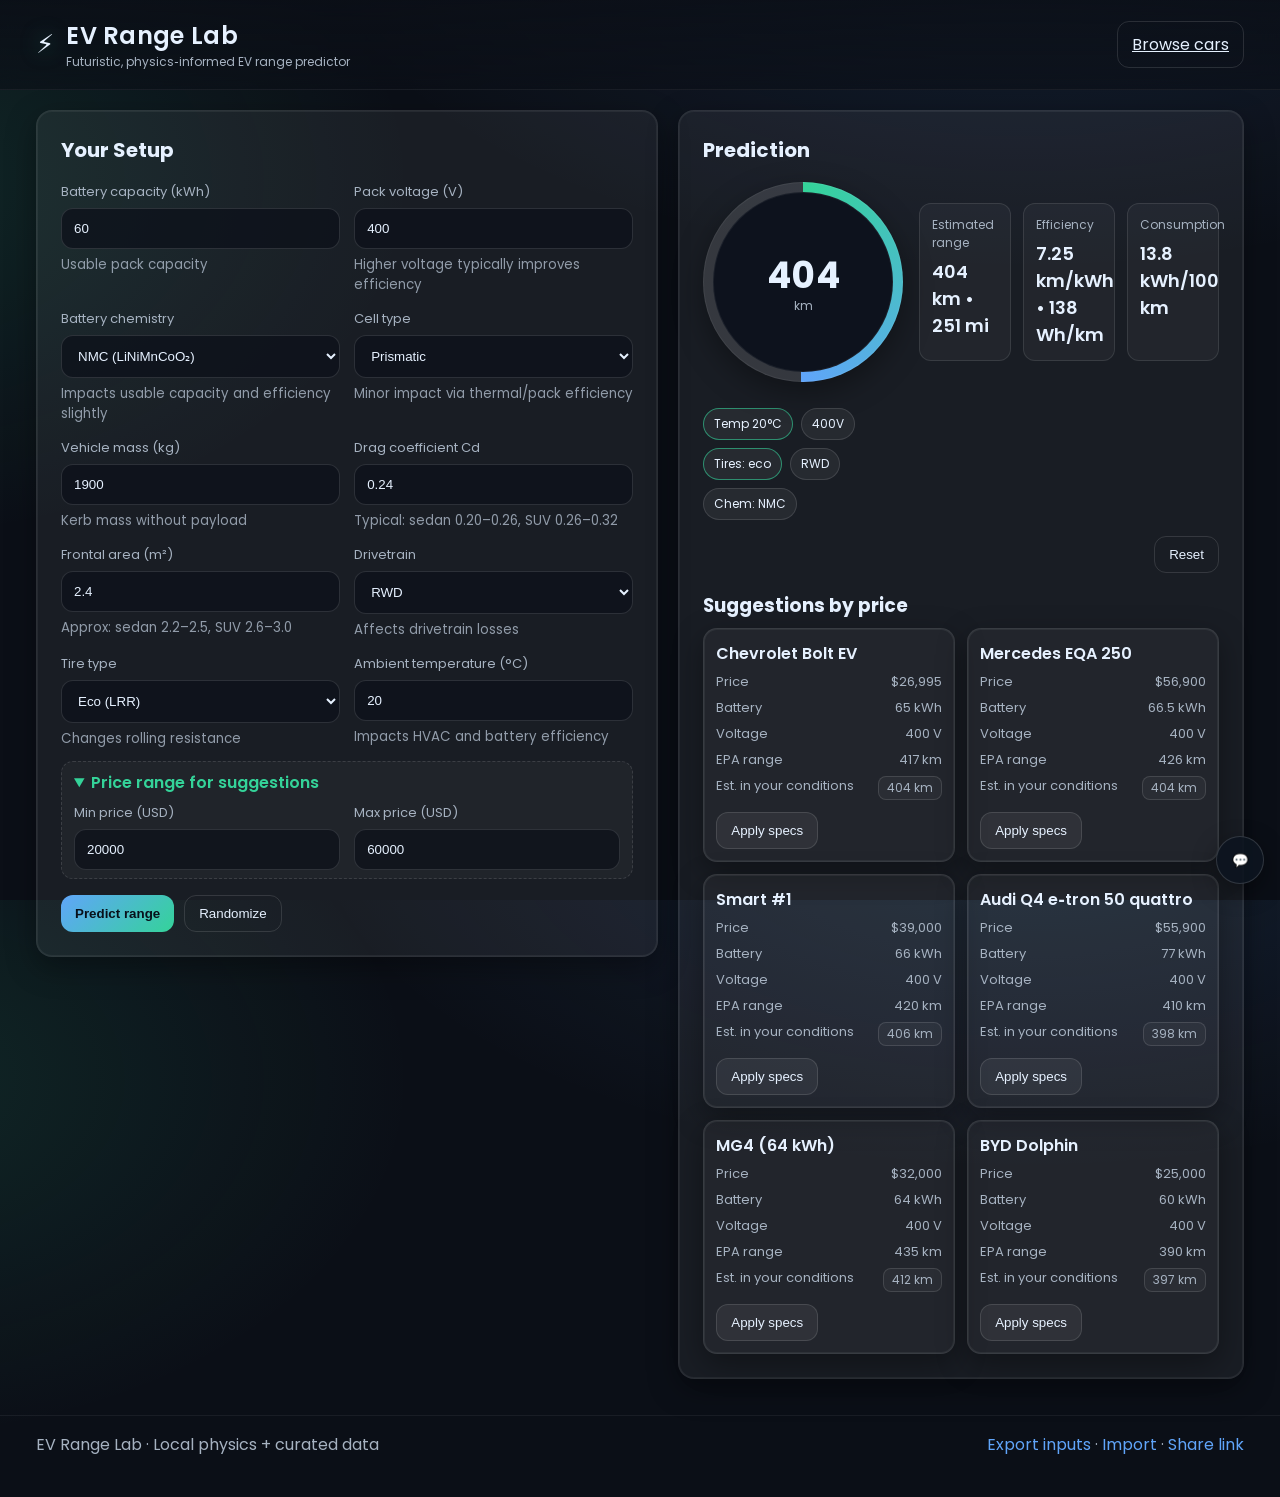
==== index.html @ bfb55d63 "Initialize frontend with latest estimator, catalog, assets, and data" ====
<!doctype html>
<html lang="en">
	<head>
		<meta charset="utf-8" />
		<meta name="viewport" content="width=device-width, initial-scale=1" />
		<title>EV Range Lab — Predict Your Range</title>
		<meta name="description" content="Interactive EV range prediction and vehicle suggestions based on your inputs." />
		<link rel="stylesheet" href="assets/styles.css" />
		<link rel="preconnect" href="https://fonts.googleapis.com">
		<link rel="preconnect" href="https://fonts.gstatic.com" crossorigin>
		<link href="https://fonts.googleapis.com/css2?family=Poppins:wght@300;400;600&display=swap" rel="stylesheet">
	</head>
	<body>
		<header class="app-header">
			<div class="brand">
				<div class="logo">⚡️</div>
				<div class="title">
					<h1>EV Range Lab</h1>
					<p>Futuristic, physics‑informed EV range predictor</p>
				</div>
			</div>
			<div class="actions">
				<a href="car.html" class="btn ghost" title="Browse and compare cars">Browse cars</a>
			</div>
		</header>

		<main class="container">
			<section class="panel panel-inputs">
				<h2>Your Setup</h2>
				<form id="rangeForm" autocomplete="on">
					<!-- 10 core features -->
					<div class="field-grid">
						<div class="field">
							<label for="capacity">Battery capacity (kWh)</label>
							<input id="capacity" name="capacity" type="number" inputmode="decimal" min="10" max="200" step="0.1" placeholder="60" required />
							<small>Usable pack capacity</small>
						</div>

						<div class="field">
							<label for="voltage">Pack voltage (V)</label>
							<input id="voltage" name="voltage" type="number" inputmode="numeric" min="250" max="900" step="10" placeholder="400" required />
							<small>Higher voltage typically improves efficiency</small>
						</div>

						<div class="field">
							<label for="chemistry">Battery chemistry</label>
							<select id="chemistry" name="chemistry" required>
								<option value="LFP">LFP (LiFePO₄)</option>
								<option value="NMC" selected>NMC (LiNiMnCoO₂)</option>
								<option value="NCA">NCA (LiNiCoAlO₂)</option>
								<option value="LTO">LTO (Li₄Ti₅O₁₂)</option>
							</select>
							<small>Impacts usable capacity and efficiency slightly</small>
						</div>

						<div class="field">
							<label for="cellType">Cell type</label>
							<select id="cellType" name="cellType" required>
								<option value="prismatic" selected>Prismatic</option>
								<option value="cylindrical">Cylindrical</option>
								<option value="pouch">Pouch</option>
							</select>
							<small>Minor impact via thermal/pack efficiency</small>
						</div>

						<div class="field">
							<label for="mass">Vehicle mass (kg)</label>
							<input id="mass" name="mass" type="number" inputmode="numeric" min="900" max="4000" step="10" placeholder="1900" required />
							<small>Kerb mass without payload</small>
						</div>

						<div class="field">
							<label for="cd">Drag coefficient Cd</label>
							<input id="cd" name="cd" type="number" inputmode="decimal" min="0.18" max="0.40" step="0.005" placeholder="0.24" required />
							<small>Typical: sedan 0.20–0.26, SUV 0.26–0.32</small>
						</div>

						<div class="field">
							<label for="frontalArea">Frontal area (m²)</label>
							<input id="frontalArea" name="frontalArea" type="number" inputmode="decimal" min="1.8" max="3.5" step="0.01" placeholder="2.4" required />
							<small>Approx: sedan 2.2–2.5, SUV 2.6–3.0</small>
						</div>

						<div class="field">
							<label for="drivetrain">Drivetrain</label>
							<select id="drivetrain" name="drivetrain" required>
								<option value="FWD">FWD</option>
								<option value="RWD" selected>RWD</option>
								<option value="AWD">AWD / 2 motors</option>
							</select>
							<small>Affects drivetrain losses</small>
						</div>

						<div class="field">
							<label for="tires">Tire type</label>
							<select id="tires" name="tires" required>
								<option value="eco" selected>Eco (LRR)</option>
								<option value="standard">Standard</option>
								<option value="performance">Performance</option>
							</select>
							<small>Changes rolling resistance</small>
						</div>

						<div class="field">
							<label for="temperature">Ambient temperature (°C)</label>
							<input id="temperature" name="temperature" type="number" inputmode="decimal" min="-30" max="50" step="1" placeholder="20" required />
							<small>Impacts HVAC and battery efficiency</small>
						</div>
					</div>

					<details class="price-box" open>
						<summary>Price range for suggestions</summary>
						<div class="field-grid price-grid">
							<div class="field">
								<label for="minPrice">Min price (USD)</label>
								<input id="minPrice" name="minPrice" type="number" inputmode="numeric" min="15000" max="200000" step="500" placeholder="20000" />
							</div>
							<div class="field">
								<label for="maxPrice">Max price (USD)</label>
								<input id="maxPrice" name="maxPrice" type="number" inputmode="numeric" min="20000" max="300000" step="500" placeholder="60000" />
							</div>
						</div>
					</details>

					<div class="form-actions">
						<button type="submit" class="btn primary">Predict range</button>
						<button type="button" id="randomizeBtn" class="btn ghost">Randomize</button>
					</div>
				</form>
			</section>

			<section class="panel panel-results">
				<h2>Prediction</h2>
				<div class="results">
					<div class="gauge" id="rangeGauge" aria-label="Range gauge">
						<div class="gauge-inner">
							<div id="rangeGaugeValue">--</div>
							<div class="gauge-unit">km</div>
						</div>
					</div>

					<div class="metrics">
						<div class="metric">
							<div class="metric-label">Estimated range</div>
							<div class="metric-value"><span id="rangeKm">--</span> km • <span id="rangeMi">--</span> mi</div>
						</div>
						<div class="metric">
							<div class="metric-label">Efficiency</div>
							<div class="metric-value"><span id="effKmPerKwh">--</span> km/kWh • <span id="effWhPerKm">--</span> Wh/km</div>
						</div>
						<div class="metric">
							<div class="metric-label">Consumption</div>
							<div class="metric-value"><span id="effKwhPer100">--</span> kWh/100 km</div>
						</div>
					</div>

					<div class="badges" id="factorsBadges"></div>
				</div>

				<!-- Real-world extras removed per request -->

				<div class="form-actions" style="justify-content:flex-end; margin-top: 16px;">
					<button type="button" id="resetBtn" class="btn ghost">Reset</button>
				</div>

								<h3>Suggestions by price</h3>
						<div id="suggestions" class="suggestions-grid" aria-live="polite"></div>
			</section>
		</main>

		<!-- Assistant removed per request -->

		<footer class="app-footer">
			<div>
				<span>EV Range Lab</span> · <span>Local physics + curated data</span>
			</div>
			<div class="foot-links">
				<a href="#" id="exportLink">Export inputs</a>
				·
				<a href="#" id="importLink">Import</a>
				·
				<a href="#" id="shareLink" title="Copy a link with current inputs">Share link</a>
			</div>
		</footer>

		<script>window.CHAT_API_BASE='https://YOUR-RENDER-URL.onrender.com/api/chat';</script>
		<script src="assets/app.js" defer></script>
	</body>
	</html>
---- assets/styles.css ----
/* Minimal chat widget */
.chat-launcher { position: fixed; right: 16px; bottom: 16px; z-index: 50; border-radius: 50%; width: 48px; height: 48px; border: 1px solid rgba(255,255,255,0.15); background: rgba(13,20,32,0.9); color: var(--text); font-weight: 700; cursor: pointer; box-shadow: 0 8px 24px rgba(0,0,0,0.4); }
.chat-panel { position: fixed; right: 16px; bottom: 76px; z-index: 50; width: min(380px, 92vw); max-height: min(70vh, 640px); display: grid; grid-template-rows: auto 1fr auto; background: rgba(12,18,28,0.92); border:1px solid rgba(255,255,255,0.12); border-radius: 14px; box-shadow: 0 12px 32px rgba(0,0,0,0.5); overflow: hidden; }
.chat-panel.hidden { display: none; }
.chat-header { display:flex; align-items:center; justify-content:space-between; padding:10px 12px; border-bottom:1px solid rgba(255,255,255,0.08); }
.chat-body { padding:12px; overflow:auto; display:flex; flex-direction:column; gap:8px; background: rgba(8,12,18,0.6); }
.chat-msg { display:inline-block; max-width:85%; padding:8px 10px; border-radius:10px; font-size:13px; line-height:1.35; }
.chat-msg.user { align-self:flex-end; background: rgba(96,165,250,0.22); border:1px solid rgba(96,165,250,0.35); }
.chat-msg.bot { align-self:flex-start; background: rgba(255,255,255,0.08); border:1px solid rgba(255,255,255,0.16); }
.chat-input { display:flex; gap:8px; padding:10px; border-top:1px solid rgba(255,255,255,0.08); background: rgba(10,16,24,0.9); }
.chat-input input { flex:1; padding:10px 12px; border-radius:10px; border:1px solid rgba(255,255,255,0.16); background: rgba(14,20,30,0.9); color: var(--text); }
.chat-input button { padding:10px 12px; border-radius:10px; border:1px solid rgba(96,165,250,0.40); background: linear-gradient(135deg, rgba(96,165,250,0.35), rgba(32,78,125,0.6)); color: #eaf6ff; cursor:pointer; }
:root {
  --bg: #0b0f17;
  --panel: rgba(255, 255, 255, 0.06);
  --panel-strong: rgba(255, 255, 255, 0.12);
  --text: #e6f1ff;
  --muted: #a6b2c1;
  --accent: #34d399; /* emerald */
  --accent-2: #60a5fa; /* sky */
  --danger: #f87171;
  --shadow: 0 10px 30px rgba(0,0,0,0.35), inset 0 0 0 1px rgba(255,255,255,0.06);
}

* { box-sizing: border-box; }
html, body { height: 100%; }
body {
  margin: 0;
  font-family: 'Poppins', system-ui, -apple-system, Segoe UI, Roboto, Helvetica, Arial, sans-serif;
  background: radial-gradient(1200px 600px at 80% -10%, rgba(96,165,250,0.12), transparent 60%),
              radial-gradient(900px 600px at -10% 20%, rgba(52,211,153,0.12), transparent 60%),
              var(--bg);
  color: var(--text);
}

.app-header {
  display: flex; align-items: center; justify-content: space-between;
  padding: 18px clamp(16px, 3vw, 36px);
  position: sticky; top: 0; z-index: 10;
  backdrop-filter: blur(10px);
  background: linear-gradient(180deg, rgba(11,15,23,0.85), rgba(11,15,23,0.6));
  border-bottom: 1px solid rgba(255,255,255,0.06);
}
.app-header .actions { display:flex; gap:12px; flex-wrap:wrap; }
.app-header .actions .btn { white-space:nowrap; }
@media (max-width:640px){
  .app-header { flex-direction:column; align-items:flex-start; gap:12px; }
  .app-header .actions { width:100%; }
}
.brand { display: flex; gap: 12px; align-items: center; }
.brand .logo { font-size: 26px; filter: drop-shadow(0 0 10px rgba(52,211,153,0.5)); }
.brand .title h1 { margin: 0; font-size: clamp(18px, 3vw, 24px); font-weight: 600; letter-spacing: 0.3px; }
.brand .title p { margin: 0; color: var(--muted); font-size: 12px; }

.container {
  display: grid; gap: 20px; align-items: start;
  grid-template-columns: 1.1fr 1fr;
  padding: 20px clamp(16px, 3vw, 36px) 36px;
}
@media (max-width: 1024px) {
  .container { grid-template-columns: 1fr; }
}

.panel {
  background: var(--panel);
  border: 1px solid rgba(255,255,255,0.08);
  border-radius: 16px;
  box-shadow: var(--shadow);
  padding: clamp(16px, 2.5vw, 24px);
}
.panel h2 { margin-top: 0; font-size: 20px; }
.panel h3 { margin-bottom: 8px; }

.field-grid { display: grid; grid-template-columns: repeat(2, minmax(0,1fr)); gap: 14px; }
@media (max-width: 720px) {
  .field-grid { grid-template-columns: 1fr; }
}
.field label { display: block; font-size: 13px; margin-bottom: 6px; color: var(--muted); }
.field input, .field select {
  width: 100%;
  padding: 12px 12px;
  border-radius: 12px;
  border: 1px solid rgba(255,255,255,0.12);
  background: rgba(12, 16, 26, 0.75);
  color: var(--text);
  outline: none;
  transition: border-color .15s ease, box-shadow .15s ease;
}
.field input:focus, .field select:focus {
  border-color: var(--accent-2);
  box-shadow: 0 0 0 3px rgba(96,165,250,0.20);
}
.field small { color: var(--muted); opacity: 0.85; display: block; margin-top: 6px; }

.price-box { margin-top: 12px; border-radius: 12px; background: rgba(255,255,255,0.03); padding: 8px 12px; border: 1px dashed rgba(255,255,255,0.12); }
.price-box summary { cursor: pointer; color: var(--accent); font-weight: 600; }
.price-grid { margin-top: 8px; }

.form-actions { margin-top: 16px; display: flex; gap: 10px; }
.btn { cursor: pointer; border-radius: 12px; padding: 10px 14px; border: 1px solid rgba(255,255,255,0.12); background: rgba(255,255,255,0.06); color: var(--text); }
.btn.primary { background: linear-gradient(135deg, var(--accent-2), var(--accent)); border: none; color: #08101a; font-weight: 600; }
.btn.ghost { background: transparent; }
.btn:active { transform: translateY(1px); }

.panel-results .results { display: grid; grid-template-columns: 200px 1fr; gap: 16px; align-items: center; }
@media (max-width: 720px) {
  .panel-results .results { grid-template-columns: 1fr; }
}

.gauge { width: 200px; height: 200px; border-radius: 50%; background:
  conic-gradient(var(--accent) 0deg, var(--accent-2) 120deg, rgba(255,255,255,0.12) 120deg 360deg);
  display: grid; place-items: center; position: relative; box-shadow: var(--shadow);
}
.gauge::after { content: ""; position: absolute; inset: 10px; border-radius: 50%; background: #0d121d; border: 1px solid rgba(255,255,255,0.06); }
.gauge-inner { position: relative; z-index: 1; text-align: center; }
#rangeGaugeValue { font-size: 36px; font-weight: 700; letter-spacing: 0.5px; }
.gauge-unit { color: var(--muted); margin-top: -6px; font-size: 12px; }

.metrics { display: grid; grid-template-columns: repeat(3, minmax(0,1fr)); gap: 12px; }
@media (max-width: 720px) { .metrics { grid-template-columns: 1fr; } }
.metric { background: rgba(255,255,255,0.04); border: 1px solid rgba(255,255,255,0.10); border-radius: 12px; padding: 12px; }
.extra-metrics { margin-top:14px; display:grid; grid-template-columns: repeat(auto-fit, minmax(180px,1fr)); gap:12px; }

.metric-label { color: var(--muted); font-size: 12px; margin-bottom: 6px; }
.metric-value { font-size: 18px; font-weight: 600; }

.badges { display: flex; flex-wrap: wrap; gap: 8px; margin-top: 10px; }
.badge { padding: 6px 10px; border-radius: 999px; font-size: 12px; background: rgba(255,255,255,0.06); border: 1px solid rgba(255,255,255,0.12); }
.badge.good { border-color: rgba(52,211,153,0.6); }
.badge.bad { border-color: rgba(248,113,113,0.6); }

.suggestions-grid { display: grid; grid-template-columns: repeat(2, minmax(0,1fr)); gap: 12px; margin-top: 6px; }
@media (max-width: 1024px) { .suggestions-grid { grid-template-columns: 1fr; } }
.card {
  background: rgba(255,255,255,0.04); border: 1px solid rgba(255,255,255,0.10); border-radius: 14px; padding: 12px;
  display: grid; gap: 6px; box-shadow: var(--shadow);
}
.card .title { font-weight: 600; }
.kv { display: grid; grid-template-columns: 1fr auto; gap: 6px; font-size: 13px; color: var(--muted); }
.card .btnline { display: flex; gap: 8px; margin-top: 6px; }
.pill { padding: 2px 8px; border-radius: 8px; border: 1px solid rgba(255,255,255,0.12); background: rgba(255,255,255,0.04); font-size: 12px; }

.searchbar { margin-top: 8px; margin-bottom: 8px; }
.searchbar input[type="search"] {
  inline-size: 100%; padding: 10px 12px; border-radius: 12px; border: 1px solid rgba(255,255,255,0.12);
  background: rgba(12, 16, 26, 0.75); color: var(--text);
}

.compare-tray { display: flex; justify-content: space-between; align-items: center; gap: 10px; margin-top: 8px; margin-bottom: 8px; }
.compare-tray .muted { color: var(--muted); font-size: 12px; margin-left: 8px; }
.compare-tray .tray-actions { display: flex; gap: 8px; }

.compare-check { display: inline-flex; align-items: center; gap: 6px; font-size: 12px; color: var(--muted); }
.compare-check input { accent-color: var(--accent-2); }

.panel-compare { margin: 0 20px 24px; }
.compare-header { display: flex; justify-content: space-between; align-items: center; }
.compare-table-wrap { overflow-x: auto; margin-top: 8px; }
.compare-table { border-collapse: separate; border-spacing: 0; min-width: 720px; width: 100%; }
.compare-table th, .compare-table td { text-align: left; padding: 10px 12px; border-bottom: 1px solid rgba(255,255,255,0.08); }
.compare-table thead th { position: sticky; top: 0; background: rgba(11,15,23,0.9); backdrop-filter: blur(6px); }
.compare-table .col-head { display: flex; align-items: center; justify-content: space-between; gap: 8px; }
.compare-table .remove-col { background: transparent; border: 1px solid rgba(255,255,255,0.12); color: var(--muted); border-radius: 8px; padding: 2px 6px; cursor: pointer; }

.app-footer { display: flex; justify-content: space-between; gap: 10px; color: var(--muted); padding: 16px clamp(16px, 3vw, 36px) 40px; border-top: 1px solid rgba(255,255,255,0.06); }
.app-footer a { color: var(--accent-2); text-decoration: none; }
.foot-links { white-space: nowrap; }

/* Accessibility */
:focus-visible { outline: 3px solid rgba(96,165,250,0.35); outline-offset: 3px; border-radius: 6px; }

/* Utility */
.hidden { display: none !important; }

/* Assistant styles removed */
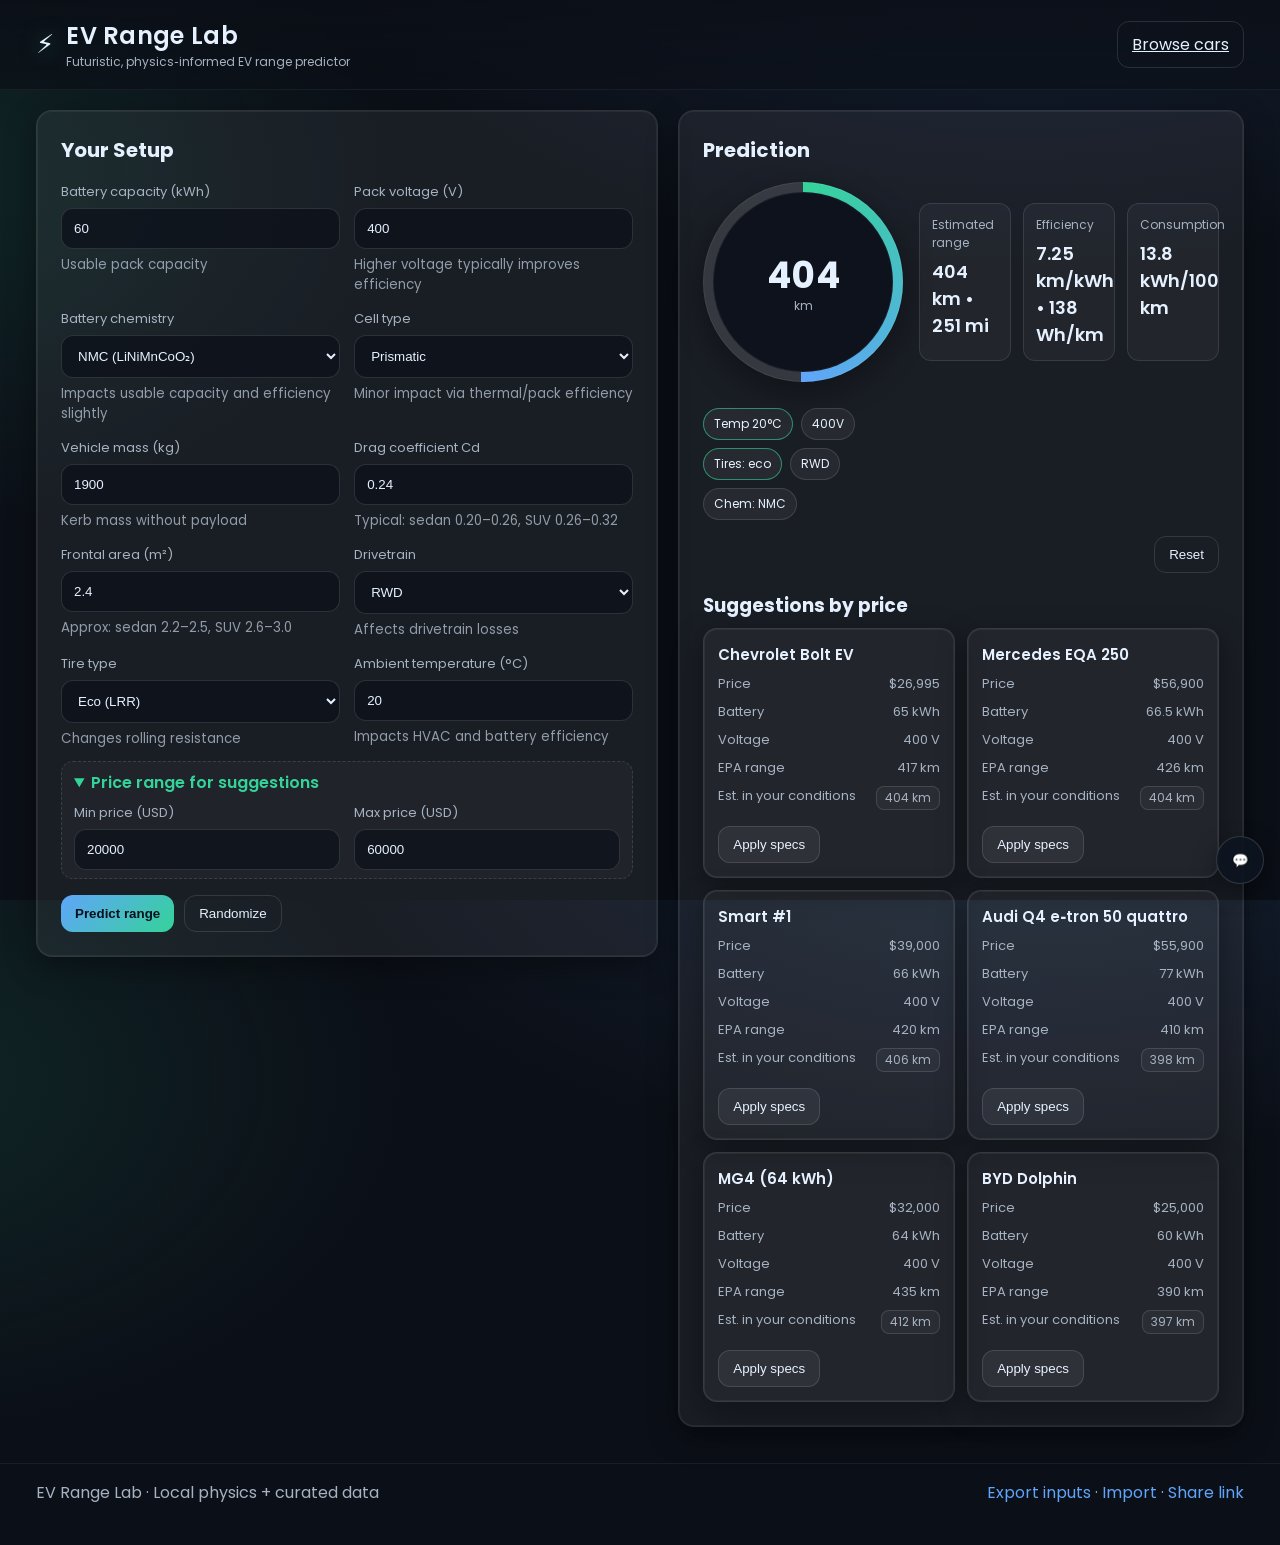
==== commit 368b60fb: "Keep old 2-column layout for suggestions in index.html" ====
--- a/index.html
+++ b/index.html
@@ -5,10 +5,23 @@
 		<meta name="viewport" content="width=device-width, initial-scale=1" />
 		<title>EV Range Lab — Predict Your Range</title>
 		<meta name="description" content="Interactive EV range prediction and vehicle suggestions based on your inputs." />
-		<link rel="stylesheet" href="assets/styles.css" />
-		<link rel="preconnect" href="https://fonts.googleapis.com">
-		<link rel="preconnect" href="https://fonts.gstatic.com" crossorigin>
-		<link href="https://fonts.googleapis.com/css2?family=Poppins:wght@300;400;600&display=swap" rel="stylesheet">
+	<link rel="stylesheet" href="assets/styles.css" />
+	<link rel="preconnect" href="https://fonts.googleapis.com">
+	<link rel="preconnect" href="https://fonts.gstatic.com" crossorigin>
+	<link href="https://fonts.googleapis.com/css2?family=Poppins:wght@300;400;600&display=swap" rel="stylesheet">
+	<style>
+		/* Keep old 2-column layout for suggestions on index.html */
+		#suggestions {
+			grid-template-columns: repeat(2, minmax(0, 1fr)) !important;
+			gap: 12px !important;
+			margin-top: 6px !important;
+		}
+		@media (max-width: 1024px) {
+			#suggestions {
+				grid-template-columns: 1fr !important;
+			}
+		}
+	</style>
 	</head>
 	<body>
 		<header class="app-header">
@@ -157,14 +170,14 @@
 					<div class="badges" id="factorsBadges"></div>
 				</div>
 
-				<!-- Real-world extras removed per request -->
-
-				<div class="form-actions" style="justify-content:flex-end; margin-top: 16px;">
-					<button type="button" id="resetBtn" class="btn ghost">Reset</button>
-				</div>
-
-								<h3>Suggestions by price</h3>
-						<div id="suggestions" class="suggestions-grid" aria-live="polite"></div>
+			<!-- Real-world extras removed per request -->
+
+			<div class="form-actions" style="justify-content:flex-end; margin-top: 16px;">
+				<button type="button" id="resetBtn" class="btn ghost">Reset</button>
+			</div>
+
+							<h3>Suggestions by price</h3>
+					<div id="suggestions" class="suggestions-grid" aria-live="polite"></div>
 			</section>
 		</main>
 
@@ -183,7 +196,7 @@
 			</div>
 		</footer>
 
-		<script>window.CHAT_API_BASE='https://YOUR-RENDER-URL.onrender.com/api/chat';</script>
+		<script>window.CHAT_API_BASE='https://ev-range-prediction-backend.onrender.com/api/chat';</script>
 		<script src="assets/app.js" defer></script>
 	</body>
 	</html>
--- a/assets/styles.css
+++ b/assets/styles.css
@@ -1,4 +1,10 @@
 /* Minimal chat widget */
+@keyframes pulse-dots {
+  0%, 20% { content: '...'; }
+  40% { content: '•••'; opacity: 0.7; }
+  60% { content: '...'; opacity: 0.4; }
+  100% { content: '...'; }
+}
 .chat-launcher { position: fixed; right: 16px; bottom: 16px; z-index: 50; border-radius: 50%; width: 48px; height: 48px; border: 1px solid rgba(255,255,255,0.15); background: rgba(13,20,32,0.9); color: var(--text); font-weight: 700; cursor: pointer; box-shadow: 0 8px 24px rgba(0,0,0,0.4); }
 .chat-panel { position: fixed; right: 16px; bottom: 76px; z-index: 50; width: min(380px, 92vw); max-height: min(70vh, 640px); display: grid; grid-template-rows: auto 1fr auto; background: rgba(12,18,28,0.92); border:1px solid rgba(255,255,255,0.12); border-radius: 14px; box-shadow: 0 12px 32px rgba(0,0,0,0.5); overflow: hidden; }
 .chat-panel.hidden { display: none; }
@@ -7,6 +13,7 @@
 .chat-msg { display:inline-block; max-width:85%; padding:8px 10px; border-radius:10px; font-size:13px; line-height:1.35; }
 .chat-msg.user { align-self:flex-end; background: rgba(96,165,250,0.22); border:1px solid rgba(96,165,250,0.35); }
 .chat-msg.bot { align-self:flex-start; background: rgba(255,255,255,0.08); border:1px solid rgba(255,255,255,0.16); }
+.chat-msg.loading { animation: pulse-dots 1.4s infinite; }
 .chat-input { display:flex; gap:8px; padding:10px; border-top:1px solid rgba(255,255,255,0.08); background: rgba(10,16,24,0.9); }
 .chat-input input { flex:1; padding:10px 12px; border-radius:10px; border:1px solid rgba(255,255,255,0.16); background: rgba(14,20,30,0.9); color: var(--text); }
 .chat-input button { padding:10px 12px; border-radius:10px; border:1px solid rgba(96,165,250,0.40); background: linear-gradient(135deg, rgba(96,165,250,0.35), rgba(32,78,125,0.6)); color: #eaf6ff; cursor:pointer; }
@@ -52,13 +59,23 @@
 .brand .title h1 { margin: 0; font-size: clamp(18px, 3vw, 24px); font-weight: 600; letter-spacing: 0.3px; }
 .brand .title p { margin: 0; color: var(--muted); font-size: 12px; }
 
+.catalog-wrapper { display: flex; flex-direction: column; }
+
+.catalog-wrapper.compare-shown { padding-bottom: 0; }
+
 .container {
   display: grid; gap: 20px; align-items: start;
-  grid-template-columns: 1.1fr 1fr;
+  grid-template-columns: 1fr;
   padding: 20px clamp(16px, 3vw, 36px) 36px;
 }
-@media (max-width: 1024px) {
-  .container { grid-template-columns: 1fr; }
+@media (min-width: 1200px) {
+  .container { grid-template-columns: 1.1fr 1fr; }
+}
+body[data-mode="catalog"] .container {
+  grid-template-columns: 1fr;
+}
+@media (min-width: 1200px) {
+  body[data-mode="catalog"] .container { grid-template-columns: 1fr; }
 }
 
 .panel {
@@ -129,15 +146,18 @@
 .badge.good { border-color: rgba(52,211,153,0.6); }
 .badge.bad { border-color: rgba(248,113,113,0.6); }
 
-.suggestions-grid { display: grid; grid-template-columns: repeat(2, minmax(0,1fr)); gap: 12px; margin-top: 6px; }
-@media (max-width: 1024px) { .suggestions-grid { grid-template-columns: 1fr; } }
+.suggestions-grid { display: grid; grid-template-columns: repeat(auto-fill, minmax(280px, 1fr)); gap: 16px; margin-top: 12px; }
+@media (max-width: 768px) { .suggestions-grid { grid-template-columns: 1fr; gap: 12px; } }
+@media (min-width: 769px) and (max-width: 1024px) { .suggestions-grid { grid-template-columns: repeat(2, 1fr); } }
+@media (min-width: 1400px) { .suggestions-grid { grid-template-columns: repeat(4, 1fr); } }
 .card {
-  background: rgba(255,255,255,0.04); border: 1px solid rgba(255,255,255,0.10); border-radius: 14px; padding: 12px;
-  display: grid; gap: 6px; box-shadow: var(--shadow);
-}
-.card .title { font-weight: 600; }
+  background: rgba(255,255,255,0.04); border: 1px solid rgba(255,255,255,0.10); border-radius: 14px; padding: 14px;
+  display: grid; gap: 8px; box-shadow: var(--shadow); transition: transform 0.2s ease, background 0.2s ease;
+}
+.card:hover { transform: translateY(-2px); background: rgba(255,255,255,0.06); }
+.card .title { font-weight: 600; font-size: 15px; }
 .kv { display: grid; grid-template-columns: 1fr auto; gap: 6px; font-size: 13px; color: var(--muted); }
-.card .btnline { display: flex; gap: 8px; margin-top: 6px; }
+.card .btnline { display: flex; gap: 8px; margin-top: 8px; flex-wrap: wrap; }
 .pill { padding: 2px 8px; border-radius: 8px; border: 1px solid rgba(255,255,255,0.12); background: rgba(255,255,255,0.04); font-size: 12px; }
 
 .searchbar { margin-top: 8px; margin-bottom: 8px; }
@@ -153,14 +173,22 @@
 .compare-check { display: inline-flex; align-items: center; gap: 6px; font-size: 12px; color: var(--muted); }
 .compare-check input { accent-color: var(--accent-2); }
 
-.panel-compare { margin: 0 20px 24px; }
-.compare-header { display: flex; justify-content: space-between; align-items: center; }
-.compare-table-wrap { overflow-x: auto; margin-top: 8px; }
-.compare-table { border-collapse: separate; border-spacing: 0; min-width: 720px; width: 100%; }
-.compare-table th, .compare-table td { text-align: left; padding: 10px 12px; border-bottom: 1px solid rgba(255,255,255,0.08); }
-.compare-table thead th { position: sticky; top: 0; background: rgba(11,15,23,0.9); backdrop-filter: blur(6px); }
+.panel-compare { width: 100%; margin: 0; padding: 20px clamp(16px, 3vw, 36px); background: #0b0f17; border: none; border-radius: 0; box-shadow: 0 -2px 10px rgba(0,0,0,0.3); order: -1; display: flex; flex-direction: column; }
+.panel-compare.hidden { display: none !important; }
+.compare-header { display: flex; justify-content: space-between; align-items: center; margin-bottom: 16px; }
+.compare-header h2 { margin: 0; font-size: 24px; }
+.compare-table-wrap { overflow-x: auto; width: 100%; }
+.compare-table { border-collapse: collapse; width: 100%; background: #0b0f17; }
+.compare-table th, .compare-table td { text-align: left; padding: 14px 16px; border: 1px solid rgba(255,255,255,0.15); background: #0b0f17; font-size: 14px; }
+.compare-table thead th { background: #1a1f2e; font-weight: 600; color: var(--accent-2); border-color: rgba(255,255,255,0.2); }
+.compare-table tbody tr:nth-child(even) { background: rgba(255,255,255,0.02); }
 .compare-table .col-head { display: flex; align-items: center; justify-content: space-between; gap: 8px; }
-.compare-table .remove-col { background: transparent; border: 1px solid rgba(255,255,255,0.12); color: var(--muted); border-radius: 8px; padding: 2px 6px; cursor: pointer; }
+.compare-table .remove-col { background: transparent; border: 1px solid rgba(255,255,255,0.12); color: var(--muted); border-radius: 6px; padding: 4px 8px; cursor: pointer; font-size: 12px; }
+@media (max-width: 768px) {
+  .compare-table { font-size: 13px; }
+  .compare-table th, .compare-table td { padding: 10px 12px; }
+  .compare-header { flex-direction: column; align-items: flex-start; gap: 8px; }
+}
 
 .app-footer { display: flex; justify-content: space-between; gap: 10px; color: var(--muted); padding: 16px clamp(16px, 3vw, 36px) 40px; border-top: 1px solid rgba(255,255,255,0.06); }
 .app-footer a { color: var(--accent-2); text-decoration: none; }
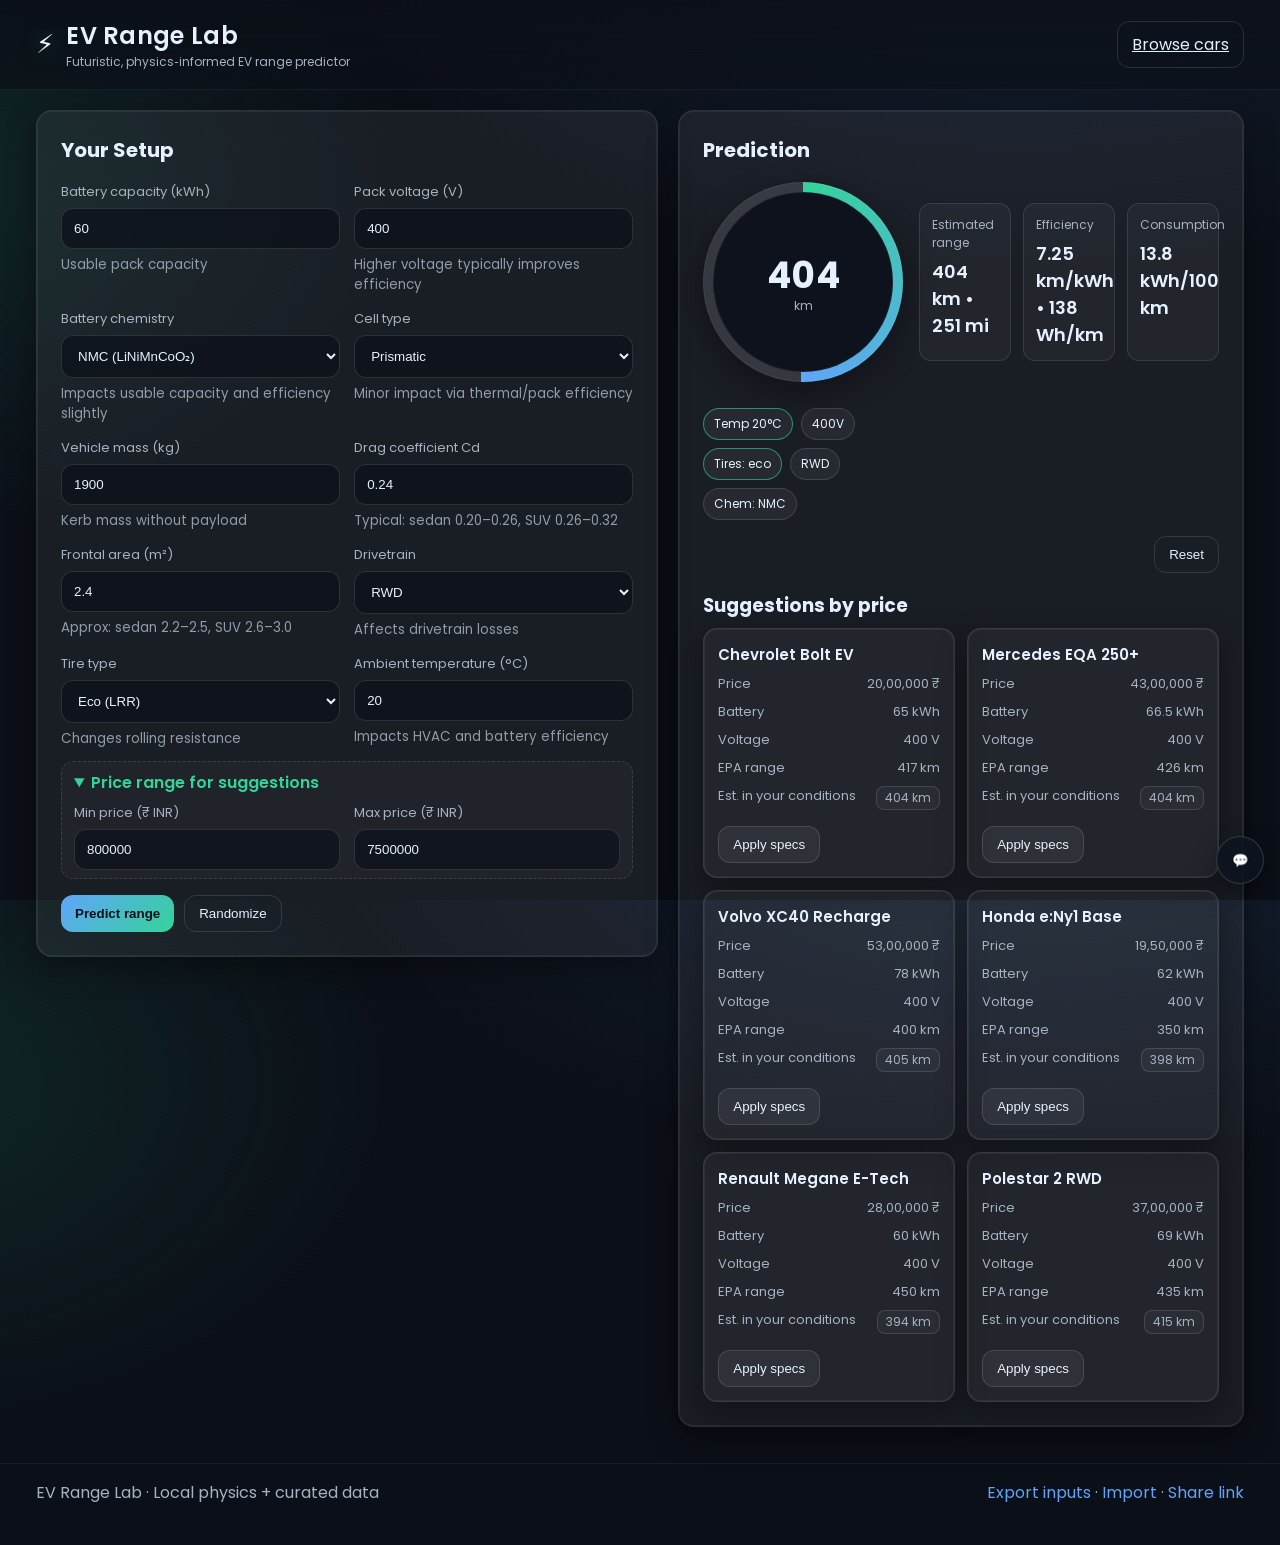
==== commit f25e55f2: "Remove USD currency, display prices in INR only with proper formatting" ====
--- a/index.html
+++ b/index.html
@@ -125,12 +125,12 @@
 						<summary>Price range for suggestions</summary>
 						<div class="field-grid price-grid">
 							<div class="field">
-								<label for="minPrice">Min price (USD)</label>
-								<input id="minPrice" name="minPrice" type="number" inputmode="numeric" min="15000" max="200000" step="500" placeholder="20000" />
+								<label for="minPrice">Min price (₹ INR)</label>
+								<input id="minPrice" name="minPrice" type="number" inputmode="numeric" min="800000" max="7500000" step="100000" placeholder="800000" />
 							</div>
 							<div class="field">
-								<label for="maxPrice">Max price (USD)</label>
-								<input id="maxPrice" name="maxPrice" type="number" inputmode="numeric" min="20000" max="300000" step="500" placeholder="60000" />
+								<label for="maxPrice">Max price (₹ INR)</label>
+								<input id="maxPrice" name="maxPrice" type="number" inputmode="numeric" min="800000" max="7500000" step="100000" placeholder="7500000" />
 							</div>
 						</div>
 					</details>
